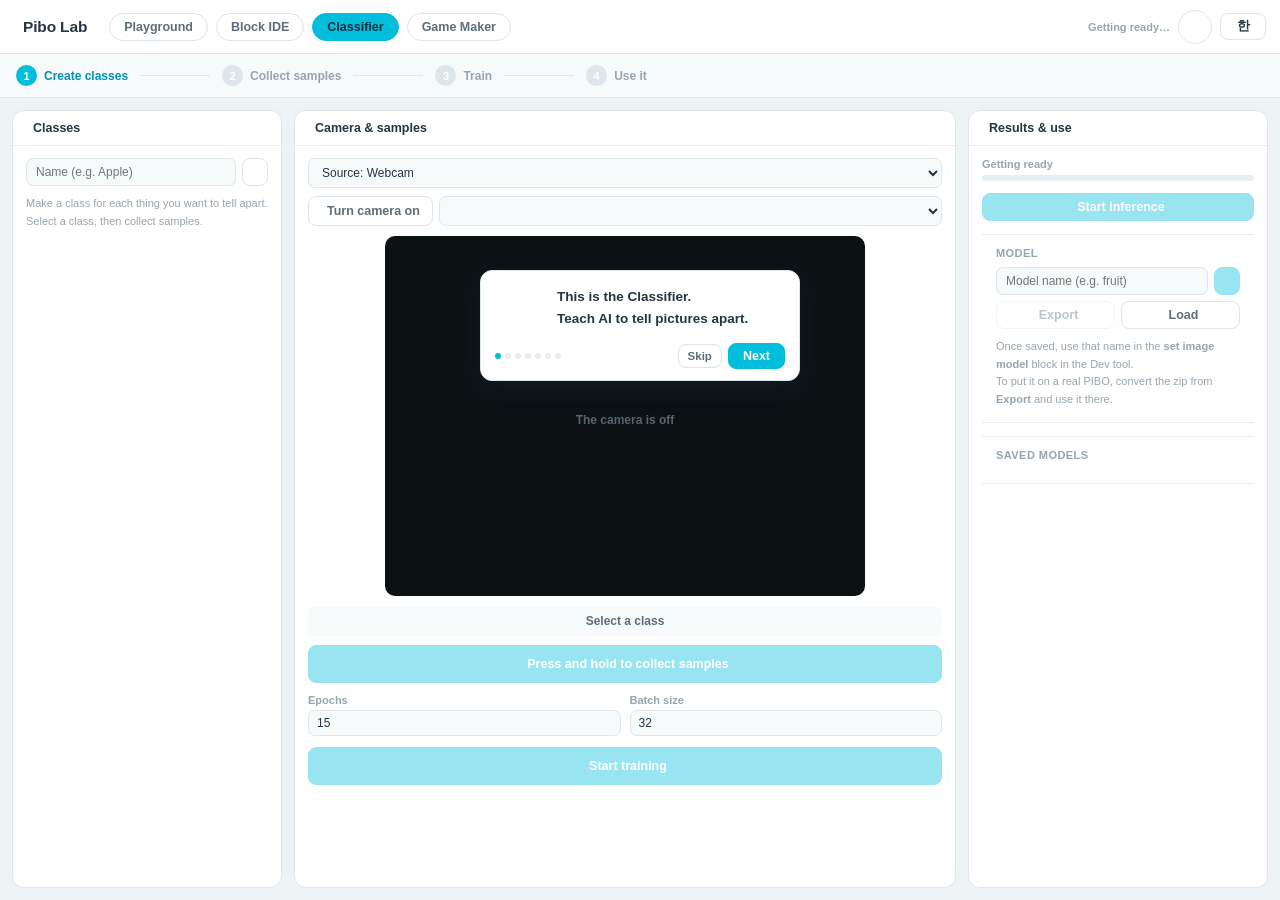
==== classify.html @ 4eecbb60 "튜토리얼 기능 추가 — 파이보 말풍선 안내 + 헤더 ? 버튼 sense-lab의 tour.js를 이식해 4개 페이지(체험툴·개발툴·분류툴·게임툴)에 페이지별 안내 단계를 구성. 첫" ====
<!DOCTYPE html>
<html lang="ko">
<head>
<meta charset="utf-8">
<meta name="viewport" content="width=device-width,initial-scale=1">
<title>파이보 랩 — 분류툴</title>
<link rel="stylesheet" href="css/all.min.css?v=16">
<link rel="icon" type="image/png" href="img/favicon.png">
<link rel="stylesheet" href="fonts/pretendard.css?v=16">
<link rel="stylesheet" href="css/style.css?v=16">
<link rel="stylesheet" href="css/theme-maker.css?v=16">
<style>
  html,body{height:100%;margin:0;overflow:hidden}
  body{display:flex;flex-direction:column}
  #cfTop{height:54px;flex-shrink:0;display:flex;align-items:center;gap:8px;padding:0 14px;
    background:var(--panel,#FFFFFF);border-bottom:1px solid var(--line,#DDE6EA);flex-shrink:0;
    font-family:var(--sans,-apple-system,'Segoe UI',sans-serif);font-size:12.5px}
  #cfTop .title{font-size:15.5px;color:var(--ink,#233642);font-weight:800;letter-spacing:-.01em;
    height:100%;display:flex;align-items:center;gap:9px;padding-right:14px}
  #cfTop .sp{flex:1}
  .db{display:inline-flex;align-items:center;gap:6px;border:1px solid var(--line,#DDE6EA);
    background:var(--panel,#fff);color:var(--ink2,#5C6E79);border-radius:8px;
    padding:6px 12px;font-size:12.5px;font-weight:600;cursor:pointer;font-family:inherit;transition:all .12s}
  .db:hover{border-color:var(--acc,#00BEDC);color:var(--acc-ink,#0090A9);background:var(--acc-soft,#E1F7FB)}
  .db:disabled{opacity:.4;cursor:default}
  .db.go{background:var(--acc,#00BEDC);color:#fff;border-color:var(--acc,#00BEDC)}
  .db.go:hover{background:#00A8C4;border-color:#00A8C4;color:#fff}
  .db.go:disabled{background:var(--acc,#00BEDC);border-color:var(--acc,#00BEDC);color:#fff}
  .db.warn{background:var(--warn,#E2574C);color:#fff;border-color:var(--warn,#E2574C)}
  .db.warn:hover{background:#C94A40;border-color:#C94A40;color:#fff}

  /* 단계 표시 */
  #steps{display:flex;align-items:center;gap:0;padding:11px 16px;background:var(--panel2,#F5F9FB);
    border-bottom:1px solid var(--line,#DDE6EA);flex-shrink:0;
    font-family:var(--sans,-apple-system,'Segoe UI',sans-serif)}
  .stp{display:flex;align-items:center;gap:7px;font-size:12px;font-weight:600;color:var(--ink3,#96A5AE)}
  .stp .cir{width:21px;height:21px;border-radius:50%;display:flex;align-items:center;justify-content:center;
    background:var(--line,#DDE6EA);color:#fff;font-size:11px;font-weight:700}
  .stp.on{color:var(--acc-ink,#0090A9)}
  .stp.on .cir{background:var(--acc,#00BEDC)}
  .stp.done .cir{background:var(--ok,#2E9E63)}
  .stp.done{color:var(--ink2,#5C6E79)}
  .stpline{flex:1;height:1px;background:var(--line,#DDE6EA);margin:0 12px;max-width:70px}

  /* 다른 툴과 같이 화면 전체를 쓰고, 남는 높이는 카메라 화면이 가져간다 */
  #cfMain{flex:1;min-height:0;display:flex;gap:12px;padding:12px;box-sizing:border-box;
    background:var(--bg,#F0F5F7);font-family:var(--sans,-apple-system,'Segoe UI',sans-serif)}
  .pan{background:var(--panel,#fff);border:1px solid var(--line,#DDE6EA);border-radius:12px;
    display:flex;flex-direction:column;min-width:0;overflow:hidden}
  .pan > .ph{display:flex;align-items:center;gap:7px;padding:10px 13px;font-size:12.5px;font-weight:700;
    color:var(--ink,#233642);border-bottom:1px solid var(--line-soft,#E7EEF1);flex-shrink:0}
  .pan > .pb{padding:12px 13px;overflow-y:auto;flex:1}
  #panL{width:270px;flex-shrink:0}
  #panC{flex:1}
  #panR{width:300px;flex-shrink:0}

  .row{display:flex;gap:6px}
  .inp{flex:1;min-width:0;border:1px solid var(--line,#DDE6EA);background:var(--panel2,#F5F9FB);
    border-radius:7px;padding:6px 9px;font-size:12px;font-family:inherit;color:var(--ink,#233642);outline:none}
  .inp:focus{border-color:var(--acc,#00BEDC)}
  .hint{font-size:11px;color:var(--ink3,#96A5AE);margin-top:9px;line-height:1.6}

  /* 클래스 카드 */
  .cls{border:1px solid var(--line,#DDE6EA);border-radius:9px;padding:9px 10px;margin-top:8px;cursor:pointer;transition:all .12s}
  .cls:hover{border-color:var(--acc,#00BEDC)}
  .cls.on{border-color:var(--acc,#00BEDC);background:var(--acc-soft,#E1F7FB)}
  .cls .top{display:flex;align-items:center;gap:6px}
  .cls .nm{flex:1;font-size:12.5px;font-weight:700;color:var(--ink,#233642);
    overflow:hidden;text-overflow:ellipsis;white-space:nowrap}
  .cls .ct{font-size:11px;color:var(--ink3,#96A5AE);font-weight:600;flex-shrink:0}
  .cls .del{border:0;background:none;color:var(--ink3,#96A5AE);cursor:pointer;padding:2px 3px;font-size:11px}
  .cls .del:hover{color:var(--warn,#E2574C)}
  .thumbs{display:flex;flex-wrap:wrap;gap:3px;margin-top:7px;max-height:150px;overflow-y:auto;
    padding-right:2px}
  .thumbs img{width:32px;height:32px;object-fit:cover;border-radius:4px;display:block;cursor:pointer;
    transition:transform .1s,outline-color .1s;outline:2px solid transparent}
  .thumbs img:hover{transform:scale(2.2);outline-color:var(--warn,#E2574C);position:relative;z-index:5}

  /* 카메라 */
  /* 카메라·3D 모두 4:3 이므로 박스도 4:3 으로 둔다 (좌우 검은 여백이 생기지 않는다).
     높이는 화면에 맞춰 잡되 너무 커지지 않게 상한을 둔다. */
  #panC .pb{display:flex;flex-direction:column;min-height:0}
  #camBox{position:relative;background:#0C1114;border-radius:10px;overflow:hidden;
    flex:0 0 auto;aspect-ratio:4/3;height:min(40vh,360px);width:auto;max-width:100%;margin:0 auto}
  #camVid{width:100%;height:100%;object-fit:contain;display:block}
  #capBtn,#trainBtn,.params,.selinfo,#panC .row{flex-shrink:0}
  #vp{position:absolute;inset:0;display:none}
  /* 학습에 쓰이는 것은 파이보가 보는 화면이다. 3D 전체 화면이 아니라 그것을 보여준다 */
  .vchk{display:flex;align-items:center;gap:6px;font-size:11.5px;font-weight:600;color:var(--ink2,#5C6E79);cursor:pointer}
  .vchk input{cursor:pointer}
  .vhint{font-weight:500;color:var(--ink3,#96A5AE);font-size:11px}
  .vrows{display:flex;gap:14px;margin-top:7px;flex-wrap:wrap}
  .vr{display:flex;align-items:center;gap:4px;font-size:11px;color:var(--ink2,#5C6E79)}
  .vr b{font-weight:600;margin-right:2px}
  .vr i{font-style:normal;font-weight:700;color:var(--ink,#233642);min-width:32px;text-align:center;
    font-variant-numeric:tabular-nums}
  .vb{width:19px;height:19px;border:1px solid var(--line,#DDE6EA);background:var(--panel2,#F5F9FB);
    border-radius:5px;font-family:inherit;font-size:11px;font-weight:700;line-height:1;padding:0;
    cursor:pointer;color:var(--ink,#233642)}
  .vb:hover{border-color:var(--acc,#00BEDC);color:var(--acc-ink,#0090A9)}
  #povView{position:absolute;inset:0;width:100%;height:100%;object-fit:contain;display:none;z-index:2;background:#0C1114}
  @keyframes spin{to{transform:rotate(360deg)}}
  #vp canvas{width:100%;height:100%;display:block}
  /* 분류툴에서는 OLED·카메라 패널이 필요 없다.
     #oledPreview 는 viewer.js 가 체험툴용 폴백으로 직접 만드는 것이라 따로 숨긴다 */
  #vpPanels,#oledPreview{display:none !important}
  #camOff{position:absolute;inset:0;display:flex;flex-direction:column;align-items:center;justify-content:center;
    gap:8px;color:#56646C;font-size:12px;font-weight:600}
  .selinfo{margin-top:10px;padding:8px 10px;border-radius:8px;background:var(--panel2,#F5F9FB);
    font-size:12px;color:var(--ink2,#5C6E79);font-weight:600;text-align:center}
  .selinfo.on{background:var(--acc-soft,#E1F7FB);color:var(--acc-ink,#0090A9)}
  #capBtn{width:100%;margin-top:9px;justify-content:center;padding:11px}
  .params{display:flex;gap:9px;margin-top:11px}
  .params label{flex:1;font-size:11px;color:var(--ink3,#96A5AE);font-weight:600}
  .params input{width:100%;box-sizing:border-box;margin-top:4px;border:1px solid var(--line,#DDE6EA);
    background:var(--panel2,#F5F9FB);border-radius:7px;padding:5px 8px;font-size:12px;font-family:inherit;
    color:var(--ink,#233642);outline:none}
  #trainBtn{width:100%;margin-top:11px;justify-content:center;padding:11px}

  /* 진행 */
  .prg{margin-bottom:12px}
  .prg .lb{display:flex;justify-content:space-between;font-size:11px;color:var(--ink3,#96A5AE);font-weight:600;margin-bottom:5px}
  .track{height:6px;border-radius:3px;background:var(--line-soft,#E7EEF1);overflow:hidden}
  .fill{height:100%;width:0;background:var(--acc,#00BEDC);transition:width .2s}

  /* 예측 결과 */
  .bar{margin-bottom:7px}
  .bar .bl{display:flex;justify-content:space-between;font-size:11.5px;font-weight:600;
    color:var(--ink2,#5C6E79);margin-bottom:3px}
  .bar .bt{height:8px;border-radius:4px;background:var(--line-soft,#E7EEF1);overflow:hidden}
  .bar .bf{height:100%;width:0;background:var(--ink3,#B8C4CB);transition:width .15s}
  .bar.top .bl{color:var(--acc-ink,#0090A9)}
  .bar.top .bf{background:var(--acc,#00BEDC)}

  .sec{border-top:1px solid var(--line-soft,#E7EEF1);margin-top:13px;padding-top:12px}
  .sec .st{font-size:11px;font-weight:700;color:var(--ink3,#96A5AE);margin-bottom:8px;
    text-transform:uppercase;letter-spacing:.04em}
  .saved{display:flex;align-items:center;gap:6px;padding:6px 9px;border-radius:7px;
    background:var(--panel2,#F5F9FB);margin-bottom:5px;font-size:11.5px}
  .saved .nm{flex:1;font-weight:700;color:var(--ink,#233642);overflow:hidden;text-overflow:ellipsis;white-space:nowrap}
  .saved .mt{color:var(--ink3,#96A5AE);flex-shrink:0;font-size:10.5px}
  .saved button{border:0;background:none;color:var(--ink3,#96A5AE);cursor:pointer;padding:2px 3px}
  .saved button:hover{color:var(--warn,#E2574C)}

  #toast{position:fixed;left:50%;bottom:26px;transform:translateX(-50%);z-index:200;
    background:#233642;color:#fff;font-size:12.5px;font-weight:600;padding:10px 18px;border-radius:9px;
    box-shadow:0 6px 20px rgba(0,0,0,.2);opacity:0;pointer-events:none;transition:opacity .2s;
    font-family:var(--sans,-apple-system,'Segoe UI',sans-serif)}
  #toast.on{opacity:1}

  @media (max-width:1100px){
    #cfMain{flex-wrap:wrap;overflow-y:auto}
    #panL,#panR{width:100%}
    #panC{flex:1 1 100%;min-height:420px}
    #camBox{min-height:220px}
  }
</style>
</head>
<body>

<div id="cfTop">
  <span class="title"><img src="img/pibo-logo.png" alt="" style="height:30px">파이보 랩</span>
  <a class="navlink" href="index.html">체험툴</a>
  <a class="navlink" href="dev.html">개발툴</a>
  <span class="navlink on">분류툴</span>
  <a class="navlink" href="game.html">게임툴</a>
  <span class="sp"></span>
  <span id="engine" style="font-size:11px;color:var(--ink3,#96A5AE);font-weight:600">준비 중…</span>
</div>

<div id="steps">
  <div class="stp on" id="s1"><span class="cir">1</span>클래스 만들기</div>
  <div class="stpline"></div>
  <div class="stp" id="s2"><span class="cir">2</span>샘플 모으기</div>
  <div class="stpline"></div>
  <div class="stp" id="s3"><span class="cir">3</span>학습하기</div>
  <div class="stpline"></div>
  <div class="stp" id="s4"><span class="cir">4</span>사용하기</div>
</div>

<div id="cfMain">

  <div class="pan" id="panL">
    <div class="ph"><i class="fa-solid fa-list"></i>클래스</div>
    <div class="pb">
      <div class="row">
        <input class="inp" id="clsName" type="text" placeholder="이름 (예: 사과)" maxlength="20">
        <button class="db" id="clsAdd"><i class="fa-solid fa-plus"></i></button>
      </div>
      <div id="clsList"></div>
      <div class="hint" id="clsHint">
        <i class="fa-solid fa-lightbulb"></i> 구분하고 싶은 것마다 클래스를 만드세요.<br>
        클래스를 눌러 선택한 뒤 샘플을 모읍니다.
      </div>
    </div>
  </div>

  <div class="pan" id="panC">
    <div class="ph"><i class="fa-solid fa-camera"></i>카메라 &amp; 샘플</div>
    <div class="pb">
      <div class="row" style="margin-bottom:8px">
        <select class="inp" id="srcSel" style="cursor:pointer">
          <option value="webcam">소스: 웹캠</option>
          <option value="pibo">소스: 파이보 뷰</option>
        </select>
      </div>
      <div class="row" id="webRow" style="margin-bottom:10px">
        <button class="db" id="camBtn" style="flex-shrink:0"><i class="fa-solid fa-video"></i> 카메라 켜기</button>
        <select class="inp" id="camSel" style="cursor:pointer"></select>
      </div>
      <div class="row" id="piboRow" style="margin-bottom:8px;display:none">
        <select class="inp" id="lineSel" style="cursor:pointer"></select>
        <select class="inp" id="itemSel" style="cursor:pointer"></select>
      </div>
      <div id="varyRow" style="display:none;margin-bottom:10px">
        <label class="vchk"><input type="checkbox" id="varyChk" checked>
          자동 변화 <span class="vhint">— 물건이 돌아가며 여러 각도로 찍힙니다 (끄면 정면 고정)</span></label>
        <div class="vrows">
          <span class="vr"><b>좌우</b><button class="vb" data-k="x" data-d="-0.01">−</button>
            <i id="vX">0cm</i><button class="vb" data-k="x" data-d="0.01">+</button></span>
          <span class="vr"><b>앞뒤</b><button class="vb" data-k="z" data-d="-0.01">−</button>
            <i id="vZ">0cm</i><button class="vb" data-k="z" data-d="0.01">+</button></span>
          <span class="vr"><b>크기</b><button class="vb" data-k="s" data-d="-0.1">−</button>
            <i id="vS">1.0</i><button class="vb" data-k="s" data-d="0.1">+</button></span>
          <span class="vr"><b>고개 각도</b><button class="vb" id="tiltDn">−</button>
            <i id="vT">0°</i><button class="vb" id="tiltUp">+</button></span>
          <span class="vr"><b>벨트 거리</b><button class="vb" id="distDn">−</button>
            <i id="vD">0cm</i><button class="vb" id="distUp">+</button></span>
        </div>
      </div>

      <div id="camBox">
        <video id="camVid" playsinline muted></video>
        <div id="vp">
          <canvas id="cv"></canvas>
          <div id="loadOv" style="position:absolute;inset:0;display:none;flex-direction:column;
               align-items:center;justify-content:center;gap:7px;background:rgba(12,17,20,.88);color:#E6EDF3;
               font-size:12px;font-weight:600">
            <div id="spinner" style="width:22px;height:22px;border:3px solid #3A4046;border-top-color:#00BEDC;
                 border-radius:50%;animation:spin 1s linear infinite"></div>
            <div id="loadTitle">불러오는 중</div>
            <div style="width:60%;height:4px;border-radius:2px;background:#3A4046;overflow:hidden">
              <div id="pbar" style="height:100%;width:0;background:#00BEDC"></div>
            </div>
            <div id="ptext" style="font-size:11px;color:#9AA5AD;font-weight:500;text-align:center"></div>
          </div>
          <div id="emptyMsg" style="position:absolute;inset:0;display:none;align-items:center;
               justify-content:center;color:#8B949E;font-size:12px;font-weight:600">모델을 불러오지 못했습니다</div>
        </div>
        <canvas id="povView"></canvas>
        <div id="camOff"><i class="fa-solid fa-video-slash fa-2x"></i><span>카메라가 꺼져 있습니다</span></div>
      </div>

      <div class="selinfo" id="selInfo">클래스를 선택하세요</div>

      <button class="db go" id="capBtn" disabled><i class="fa-solid fa-camera-retro"></i> 꾹 눌러서 샘플 모으기</button>

      <div class="params">
        <label>반복 학습 횟수<input type="number" id="epochs" value="15" min="1" max="100"></label>
        <label>배치 크기<input type="number" id="batch" value="32" min="1" max="256"></label>
      </div>

      <button class="db go" id="trainBtn" disabled><i class="fa-solid fa-graduation-cap"></i> 학습 시작</button>
    </div>
  </div>

  <div class="pan" id="panR">
    <div class="ph"><i class="fa-solid fa-chart-simple"></i>결과 &amp; 사용</div>
    <div class="pb">
      <div class="prg">
        <div class="lb"><span id="prgLabel">준비 중</span><span id="prgPct"></span></div>
        <div class="track"><div class="fill" id="prgFill"></div></div>
      </div>

      <button class="db go" id="inferBtn" disabled style="width:100%;justify-content:center">
        <i class="fa-solid fa-brain"></i> 추론 시작
      </button>
      <div id="bars" style="margin-top:11px"></div>

      <div class="sec">
        <div class="st">모델</div>
        <div class="row" style="margin-bottom:6px">
          <input class="inp" id="mdlName" type="text" placeholder="모델 이름 (예: fruit)" maxlength="30">
          <button class="db go" id="mdlSave" disabled><i class="fa-solid fa-floppy-disk"></i></button>
        </div>
        <div class="row">
          <button class="db" id="mdlExport" disabled style="flex:1;justify-content:center">
            <i class="fa-solid fa-download"></i> 내보내기
          </button>
          <button class="db" id="mdlImport" style="flex:1;justify-content:center">
            <i class="fa-solid fa-upload"></i> 불러오기
          </button>
        </div>
        <input type="file" id="mdlFile" accept=".zip" style="display:none">
        <div class="hint">
          저장하면 개발툴의 <b>이미지 모델 설정하기</b> 블록에서 그 이름으로 쓸 수 있어요.<br>
          실물 파이보에 넣으려면 <b>내보내기</b> 로 받은 zip 을 변환해 사용하세요.
        </div>
      </div>

      <div class="sec">
        <div class="st">저장된 모델</div>
        <div id="savedList"></div>
      </div>
    </div>
  </div>

</div>

<div id="toast"></div>

<!-- viewer.js / physics.js 가 참조하는 체험툴 전용 요소들 (분류툴에선 화면에 안 보임) -->
<div class="stubs" style="display:none">
  <span id="statusBadge"></span><div id="infoSec"></div><div id="infoRows"></div>
  <div id="jointsEl"></div><span id="jcount"></span>
  <input id="lcdText" value=""><input type="color" id="lcdColor" value="#ffffff">
  <input type="color" id="glassColor" value="#00e1ff">
  <span id="tlTimeDisp"></span><span id="tlPlayPause"></span>
  <button id="physBtn"></button><button id="gridBtn"></button>
</div>
<script src="lib/jszip.min.js?v=16"></script>
<script src="lib/tf.min.js?v=16"></script>
<script src="js/i18n.js?v=16"></script>

<!-- 3D(파이보 뷰)는 필요할 때만 불러온다 — js/classify.js 의 loadSim() 참고.
     웹캠으로만 쓰는 학생은 three.js·로봇 모델을 아예 받지 않는다. -->
<script src="js/cf_store.js?v=16"></script>
<script src="js/classify.js?v=16"></script>
<script src="js/tour.js?v=16"></script>
</body>
</html>
---- css/style.css ----
/* PIBO 시뮬레이터 공통 스타일 — 브랜드: 화이트 바디 + 시안 #00BEDC */
:root{
  --bg:#EDF3F5;
  --panel:#FFFFFF;
  --panel2:#F6FAFB;
  --line:#DDE6EA;
  --line-soft:#E7EEF1;
  --ink:#233642;
  --ink2:#5C6E79;
  --ink3:#96A5AE;
  --acc:#00BEDC;
  --acc-ink:#0090A9;
  --acc-deep:#04303A;
  --acc-soft:#E1F7FB;
  --ok:#2E9E63;
  --warn:#E2574C;
  --r-s:8px; --r-m:12px;
  --shadow:0 1px 2px rgba(35,54,66,.05),0 4px 14px rgba(35,54,66,.06);
  --mono:ui-monospace,'SF Mono','Cascadia Mono',Consolas,monospace;
  --sans:'Pretendard Variable',Pretendard,-apple-system,'Segoe UI',sans-serif;
}
*{box-sizing:border-box;margin:0;padding:0}
body{background:var(--bg);color:var(--ink);font-family:var(--sans);display:flex;flex-direction:column;height:100vh;overflow:hidden;font-size:13.5px;-webkit-font-smoothing:antialiased}
.num{font-variant-numeric:tabular-nums}

/* ── 헤더 ── */
header{background:var(--panel);border-bottom:1px solid var(--line);padding:0 14px;display:flex;align-items:center;gap:8px;height:54px;flex-shrink:0}
header h1{display:flex;align-items:center;gap:9px;font-size:15.5px;font-weight:800;color:var(--ink);letter-spacing:-.01em;padding-right:14px;height:100%}
header h1 img{height:30px;width:auto;display:block}
.badge{font-size:11.5px;font-weight:600;padding:3px 10px;border-radius:999px;background:var(--panel2);border:1px solid var(--line-soft);color:var(--ink3)}
.badge.ok{color:var(--ok);background:#EBF7F0;border-color:#CBE8D7}
.navlink{display:inline-flex;align-items:center;gap:6px;border:1px solid var(--line);background:var(--panel);color:var(--ink2);
  border-radius:999px;padding:6px 14px;font-size:12.5px;font-weight:600;text-decoration:none;white-space:nowrap;transition:all .12s}
.navlink:hover{border-color:var(--acc);color:var(--acc-ink);background:var(--acc-soft)}
.navlink.on,.navlink[aria-current]{background:var(--acc);border-color:var(--acc);color:var(--acc-deep)}

/* ── 레이아웃 ── */
.main{display:flex;flex:1;overflow:hidden;min-height:0}
.left{width:224px;background:var(--panel);border-right:1px solid var(--line);display:flex;flex-direction:column;flex-shrink:0;overflow-y:auto}
.sec{padding:14px;border-bottom:1px solid var(--line-soft)}
.sec-title{font-size:12px;color:var(--ink2);font-weight:800;margin-bottom:9px}

/* ── 컨트롤 ── */
.upload-zone{display:block;width:100%;padding:9px 10px;background:var(--panel2);border:1.5px dashed var(--line);border-radius:var(--r-s);color:var(--ink2);font-size:12px;cursor:pointer;text-align:center;margin-bottom:6px;transition:all .15s;line-height:1.4}
.upload-zone:hover{border-color:var(--acc);color:var(--acc-ink);background:var(--acc-soft)}
.upload-zone.done{border-style:solid;border-color:var(--ok);color:var(--ok);background:#EBF7F0}
input[type=file]{display:none}
.btn-load{width:100%;padding:9px;background:var(--acc);color:var(--acc-deep);border:none;border-radius:var(--r-s);font-size:13px;font-weight:800;cursor:pointer;margin-top:2px;font-family:var(--sans);transition:background .12s}
.btn-load:hover{background:#00A9C4}
.btn-load:disabled{background:var(--line-soft);color:var(--ink3);cursor:not-allowed}
.tb{display:flex;align-items:center;gap:9px;width:100%;padding:8px 10px;background:transparent;border:1px solid transparent;border-radius:var(--r-s);color:var(--ink2);font-size:12.5px;font-weight:600;cursor:pointer;margin-bottom:2px;transition:all .12s;text-align:left;font-family:var(--sans)}
.tb:hover{background:var(--panel2);border-color:var(--line-soft);color:var(--ink)}
.tb.on{background:var(--acc-soft);border-color:#BDEAF3;color:var(--acc-ink)}
.tb .ic{width:16px;flex-shrink:0;text-align:center;font-size:12.5px;color:var(--ink3)}
.tb:hover .ic{color:inherit}
.tb.on .ic{color:var(--acc-ink)}
.info-row{display:flex;justify-content:space-between;font-size:12px;padding:3px 0;color:var(--ink3)}
.info-val{color:var(--ink);font-weight:600;font-variant-numeric:tabular-nums}
.pose-row{display:flex;gap:5px;margin-top:5px}
.pose-btn{flex:1;padding:7px;background:var(--panel2);border:1px solid var(--line-soft);border-radius:var(--r-s);color:var(--ink2);font-size:11px;font-weight:600;cursor:pointer;text-align:center;transition:all .12s}
.pose-btn:hover{border-color:var(--acc);color:var(--acc-ink);background:var(--acc-soft)}

/* ── 뷰포트 ── */
.viewport{flex:1;position:relative;overflow:hidden;background:#E3EBEE}
canvas#cv{display:block;width:100%!important;height:100%!important}
.hud{position:absolute;bottom:10px;left:12px;font-size:11px;color:var(--ink3);pointer-events:none;line-height:1.9;font-variant-numeric:tabular-nums}
.empty-msg{position:absolute;inset:0;display:flex;flex-direction:column;align-items:center;justify-content:center;gap:12px;pointer-events:none}
.em-icon{font-size:38px;opacity:.25}
.em-icon img{width:130px;height:auto;display:block;filter:drop-shadow(0 6px 14px rgba(35,54,66,.12))}
.em-msg{font-size:13px;color:var(--ink2);line-height:1.8;text-align:center;font-weight:600}
.load-overlay{position:absolute;inset:0;background:#EDF3F5F2;display:flex;flex-direction:column;align-items:center;justify-content:center;gap:14px}
.load-char{width:132px;height:auto;filter:drop-shadow(0 6px 14px rgba(35,54,66,.12));animation:bob 2.2s ease-in-out infinite}
@keyframes bob{0%,100%{transform:translateY(0)}50%{transform:translateY(-7px)}}
@media (prefers-reduced-motion:reduce){.load-char{animation:none}}
.spinner{width:30px;height:30px;border:3px solid var(--line);border-top-color:var(--acc);border-radius:50%;animation:spin .8s linear infinite}
@keyframes spin{to{transform:rotate(360deg)}}
.load-title{font-size:15px;color:var(--ink);font-weight:800}
.pbar-bg{width:260px;height:5px;background:var(--line);border-radius:999px;overflow:hidden}
.pbar-fill{height:100%;background:var(--acc);transition:width .07s;width:0%;border-radius:999px}
.pbar-text{font-size:12px;color:var(--ink2)}
.tooltip{position:absolute;background:var(--ink);border-radius:var(--r-s);padding:5px 10px;font-size:11.5px;color:#fff;pointer-events:none;z-index:100;display:none}

/* 넘어짐 배너 */
#fallBanner{position:absolute;top:14px;left:50%;transform:translateX(-50%);background:var(--panel);color:var(--ink);
  border:1px solid var(--line);border-radius:999px;box-shadow:var(--shadow);
  padding:7px 18px 7px 8px;font-size:13px;font-weight:800;pointer-events:none}
#fallBanner img{width:34px;height:auto;vertical-align:middle;margin-right:9px}
#fallBanner .fb-txt{color:var(--warn);vertical-align:middle}

/* ── 우측 관절 패널 ── */
.right{width:284px;background:var(--panel);border-left:1px solid var(--line);display:flex;flex-direction:column;flex-shrink:0}
.right-head{padding:10px 12px;border-bottom:1px solid var(--line-soft);display:flex;align-items:center;justify-content:space-between;gap:7px}
.right-head b{font-size:12.5px;font-weight:800;color:var(--ink);white-space:nowrap}
.search-box{flex:1;background:var(--panel2);border:1px solid var(--line-soft);border-radius:var(--r-s);padding:5px 9px;color:var(--ink);font-size:12px;outline:none;min-width:0;font-family:var(--sans)}
.search-box::placeholder{color:var(--ink3)}
.search-box:focus{border-color:var(--acc);box-shadow:0 0 0 3px var(--acc-soft)}
.jcount{font-size:11px;color:var(--ink3);white-space:nowrap;font-variant-numeric:tabular-nums}
.joints{flex:1;overflow-y:auto;padding:9px}
.no-joint{text-align:center;color:var(--ink3);font-size:12px;padding:40px 16px;line-height:1.8}
.group-header{display:flex;align-items:center;gap:6px;padding:6px 4px;cursor:pointer;color:var(--ink2);font-size:11.5px;font-weight:800;user-select:none;margin-top:4px}
.group-header:hover{color:var(--ink)}
.garr{font-size:8px;transition:transform .15s;flex-shrink:0;color:var(--ink3)}
.garr.open{transform:rotate(90deg)}
.group-body{overflow:hidden}
.ji{margin-bottom:5px;background:var(--panel2);border-radius:10px;padding:8px 11px;border:1px solid var(--line-soft);transition:all .12s}
.ji:hover{border-color:var(--line);background:#fff;box-shadow:var(--shadow)}
.ji.highlight{border-color:var(--acc);background:var(--acc-soft)}
.ji-head{display:flex;justify-content:space-between;align-items:center;margin-bottom:6px;gap:4px}
.ji-name{font-size:11.5px;font-weight:600;color:var(--ink2);overflow:hidden;text-overflow:ellipsis;white-space:nowrap;flex:1;cursor:default}
.ji-type{font-size:9px;font-weight:700;color:var(--ink3);padding:1px 6px;border:1px solid var(--line-soft);border-radius:999px;flex-shrink:0;text-transform:uppercase}
.ji-val{font-size:12px;color:var(--acc-ink);font-weight:800;min-width:46px;text-align:right;flex-shrink:0;font-variant-numeric:tabular-nums}
input.ji-val{width:58px;background:#fff;border:1px solid var(--line-soft);border-radius:6px;padding:2px 5px;color:var(--acc-ink);font-weight:800;font-size:12px;text-align:right;outline:none;flex-shrink:0;font-family:var(--sans);font-variant-numeric:tabular-nums}
input.ji-val:focus{border-color:var(--acc);box-shadow:0 0 0 3px var(--acc-soft)}
input.ji-val::-webkit-inner-spin-button{opacity:.4}
input[type=range]{width:100%;height:3px;-webkit-appearance:none;appearance:none;background:var(--line);border-radius:999px;outline:none;cursor:pointer}
input[type=range]::-webkit-slider-thumb{-webkit-appearance:none;width:14px;height:14px;background:#fff;border:2.5px solid var(--acc);border-radius:50%;box-shadow:0 1px 3px rgba(35,54,66,.2);transition:transform .1s}
input[type=range]:hover::-webkit-slider-thumb,input[type=range]:focus::-webkit-slider-thumb{transform:scale(1.15)}

/* ── 타임라인 ── */
.timeline-panel{height:190px;flex-shrink:0;background:var(--panel);border-top:1px solid var(--line);display:flex;flex-direction:column}
.tl-controls{height:42px;background:var(--panel);border-bottom:1px solid var(--line-soft);display:flex;align-items:center;padding:0 12px;gap:8px;flex-shrink:0}
.tl-btn{padding:5px 11px;background:var(--panel);border:1px solid var(--line);border-radius:var(--r-s);color:var(--ink2);font-size:12px;font-weight:600;cursor:pointer;white-space:nowrap;transition:all .12s;font-family:var(--sans)}
.tl-btn:hover{border-color:var(--acc);color:var(--acc-ink);background:var(--acc-soft)}
.tl-btn.on{background:var(--acc-soft);border-color:#BDEAF3;color:var(--acc-ink)}
.tl-btn.accent{background:var(--acc);border-color:var(--acc);color:var(--acc-deep);font-weight:800}
.tl-btn.accent:hover{background:#00A9C4;border-color:#00A9C4}
.tl-btn.danger{border-color:#F2CCC8;color:var(--warn)}
.tl-btn.danger:hover{background:#FCEEEC;border-color:var(--warn)}
.tl-sep{width:1px;height:20px;background:var(--line-soft);flex-shrink:0}
.tl-label{font-size:11.5px;font-weight:600;color:var(--ink3);white-space:nowrap}
.tl-select{background:var(--panel);border:1px solid var(--line);border-radius:var(--r-s);color:var(--ink2);font-size:12px;font-weight:600;padding:4px 7px;outline:none;cursor:pointer;font-family:var(--sans)}
.tl-select:focus{border-color:var(--acc)}
.tl-dur{background:var(--panel);border:1px solid var(--line);border-radius:var(--r-s);color:var(--ink);font-size:12px;padding:4px 6px;outline:none;width:56px;text-align:center;font-family:var(--sans);font-variant-numeric:tabular-nums}
.tl-kf-count{font-size:11px;color:var(--ink3);margin-left:auto;white-space:nowrap;font-variant-numeric:tabular-nums}
.tl-time-display{font-size:12px;color:var(--ink);min-width:50px;text-align:center;font-weight:800;font-variant-numeric:tabular-nums}
.tl-body{flex:1;display:flex;overflow:hidden}
.tl-track-labels{width:0;flex-shrink:0;overflow:hidden}
.tl-canvas-wrap{flex:1;position:relative;overflow:hidden}
#tlCanvas{display:block;cursor:crosshair}
::-webkit-scrollbar{width:5px}
::-webkit-scrollbar-track{background:transparent}
::-webkit-scrollbar-thumb{background:var(--line);border-radius:999px}

/* 헤더 아이콘 버튼 (전체화면 등) */
.hbtn{display:inline-flex;align-items:center;justify-content:center;width:34px;height:34px;
  border:1px solid var(--line);border-radius:999px;background:var(--panel);color:var(--ink2);
  font-size:13px;cursor:pointer;transition:all .12s;flex-shrink:0}
.hbtn:hover{border-color:var(--acc);color:var(--acc-ink);background:var(--acc-soft)}

/* ── 뷰어 도구 ── */
#vpTools{position:absolute;right:10px;top:10px;z-index:20;display:flex;flex-direction:column;gap:6px}
#vpTools .zb{width:32px;height:32px;font-size:14px;line-height:1;padding:0;color:var(--ink2);cursor:pointer;
  border:1px solid var(--line);border-radius:var(--r-s);background:rgba(255,255,255,.94);box-shadow:var(--shadow)}
#vpTools .zb:hover{background:#fff;color:var(--acc-ink);border-color:var(--acc)}

/* ── 파트 색상 ── */
.pc-row{display:flex;align-items:center;gap:6px;padding:3px 0}
.pc-row label{flex:1;font-size:11px;font-weight:600;color:var(--ink2);white-space:nowrap;overflow:hidden;text-overflow:ellipsis}
.pc-row input[type=color]{width:34px;height:24px;padding:1px;cursor:pointer;border:1px solid var(--line-soft);border-radius:6px;background:var(--panel2)}

/* ── 튜토리얼 (파이보 말풍선 안내) ── */
.tour{position:fixed;inset:0;z-index:300}
.tour-spot{position:fixed;border-radius:10px;pointer-events:none;
  border:2px solid var(--acc);
  box-shadow:0 0 0 9999px rgba(35,54,66,.45);   /* 구멍 뚫린 어두운 막 */
  transition:all .25s ease}
.tour-bubble{position:fixed;background:var(--panel);border:1px solid var(--line);
  border-radius:12px;box-shadow:0 8px 24px rgba(35,54,66,.25);padding:13px 14px 11px;
  display:flex;flex-wrap:wrap;gap:10px;align-items:flex-start;transition:all .25s ease;
  font-family:var(--sans)}
.tour-char{width:52px;height:auto;flex-shrink:0}
.tour-text{flex:1;min-width:0;font-size:13.5px;font-weight:600;color:var(--ink);
  line-height:1.65;white-space:pre-line;padding-top:2px}
.tour-foot{width:100%;display:flex;align-items:center;gap:6px;margin-top:2px}
.tour-dots{flex:1;display:flex;gap:4px;align-items:center}
.tour-dots .dot{width:6px;height:6px;border-radius:50%;background:var(--line-soft)}
.tour-dots .dot.on{background:var(--acc)}
.tour-skip,.tour-next{display:inline-flex;align-items:center;justify-content:center;
  border:1px solid var(--line);border-radius:8px;background:var(--panel);color:var(--ink2);
  font-family:var(--sans);font-weight:700;cursor:pointer;transition:all .12s}
.tour-skip:hover{border-color:var(--acc);color:var(--acc-ink);background:var(--acc-soft)}
.tour-skip{font-size:11.5px;padding:5px 9px}
.tour-next{font-size:12.5px;padding:5px 14px;background:var(--acc);color:#fff;border-color:var(--acc)}
.tour-next:hover{background:var(--acc-ink);border-color:var(--acc-ink)}
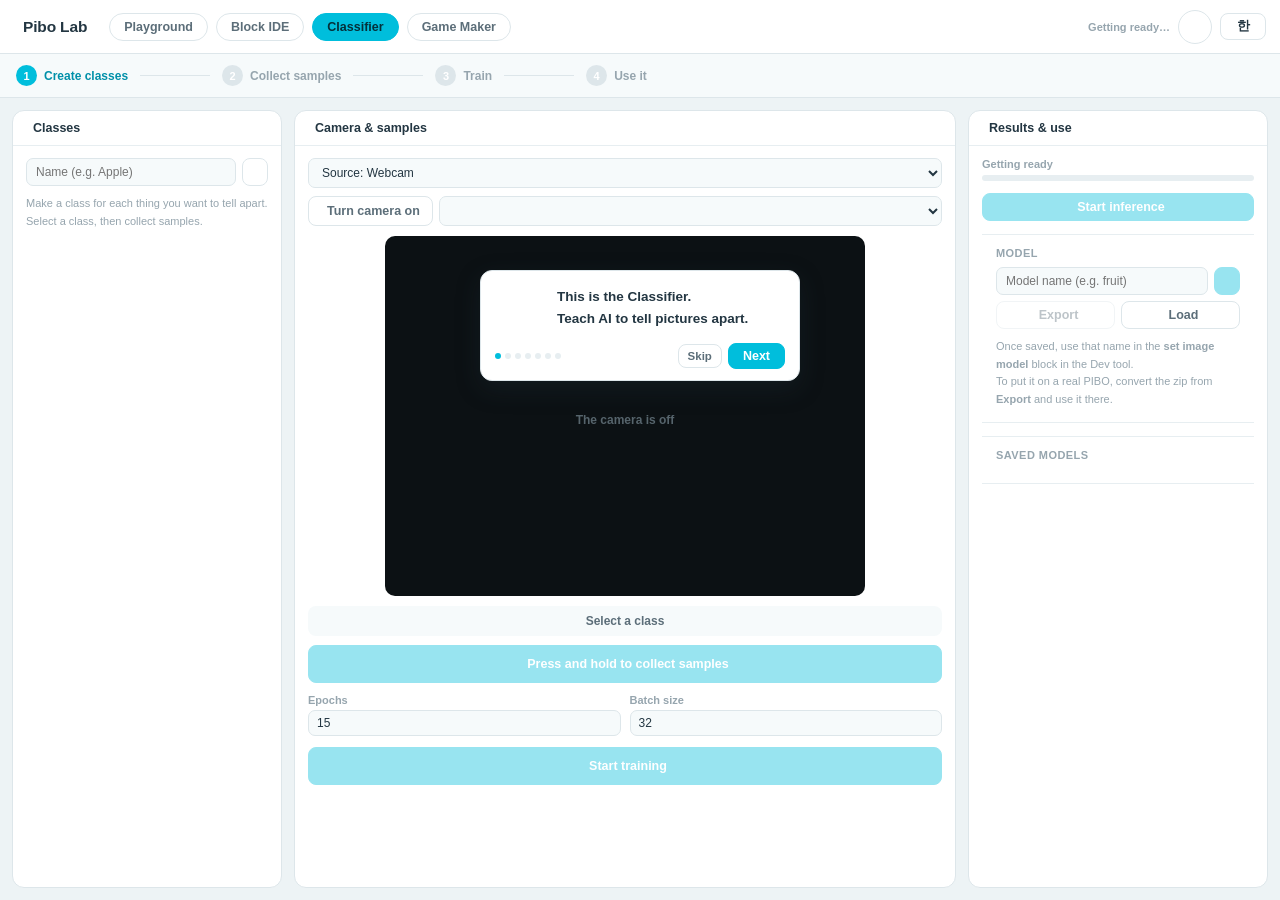
==== commit 29bb1f08: "튜토리얼 페이지 판별 수정 — 확장자 없는 배포 주소(/dev 등) 지원 workers.dev 배포는 /dev, /classify 처럼 확장자 없이 서빙되어 파일명 기반 판별이 실" ====
--- a/classify.html
+++ b/classify.html
@@ -326,6 +326,6 @@
      웹캠으로만 쓰는 학생은 three.js·로봇 모델을 아예 받지 않는다. -->
 <script src="js/cf_store.js?v=16"></script>
 <script src="js/classify.js?v=16"></script>
-<script src="js/tour.js?v=16"></script>
+<script src="js/tour.js?v=17"></script>
 </body>
 </html>
